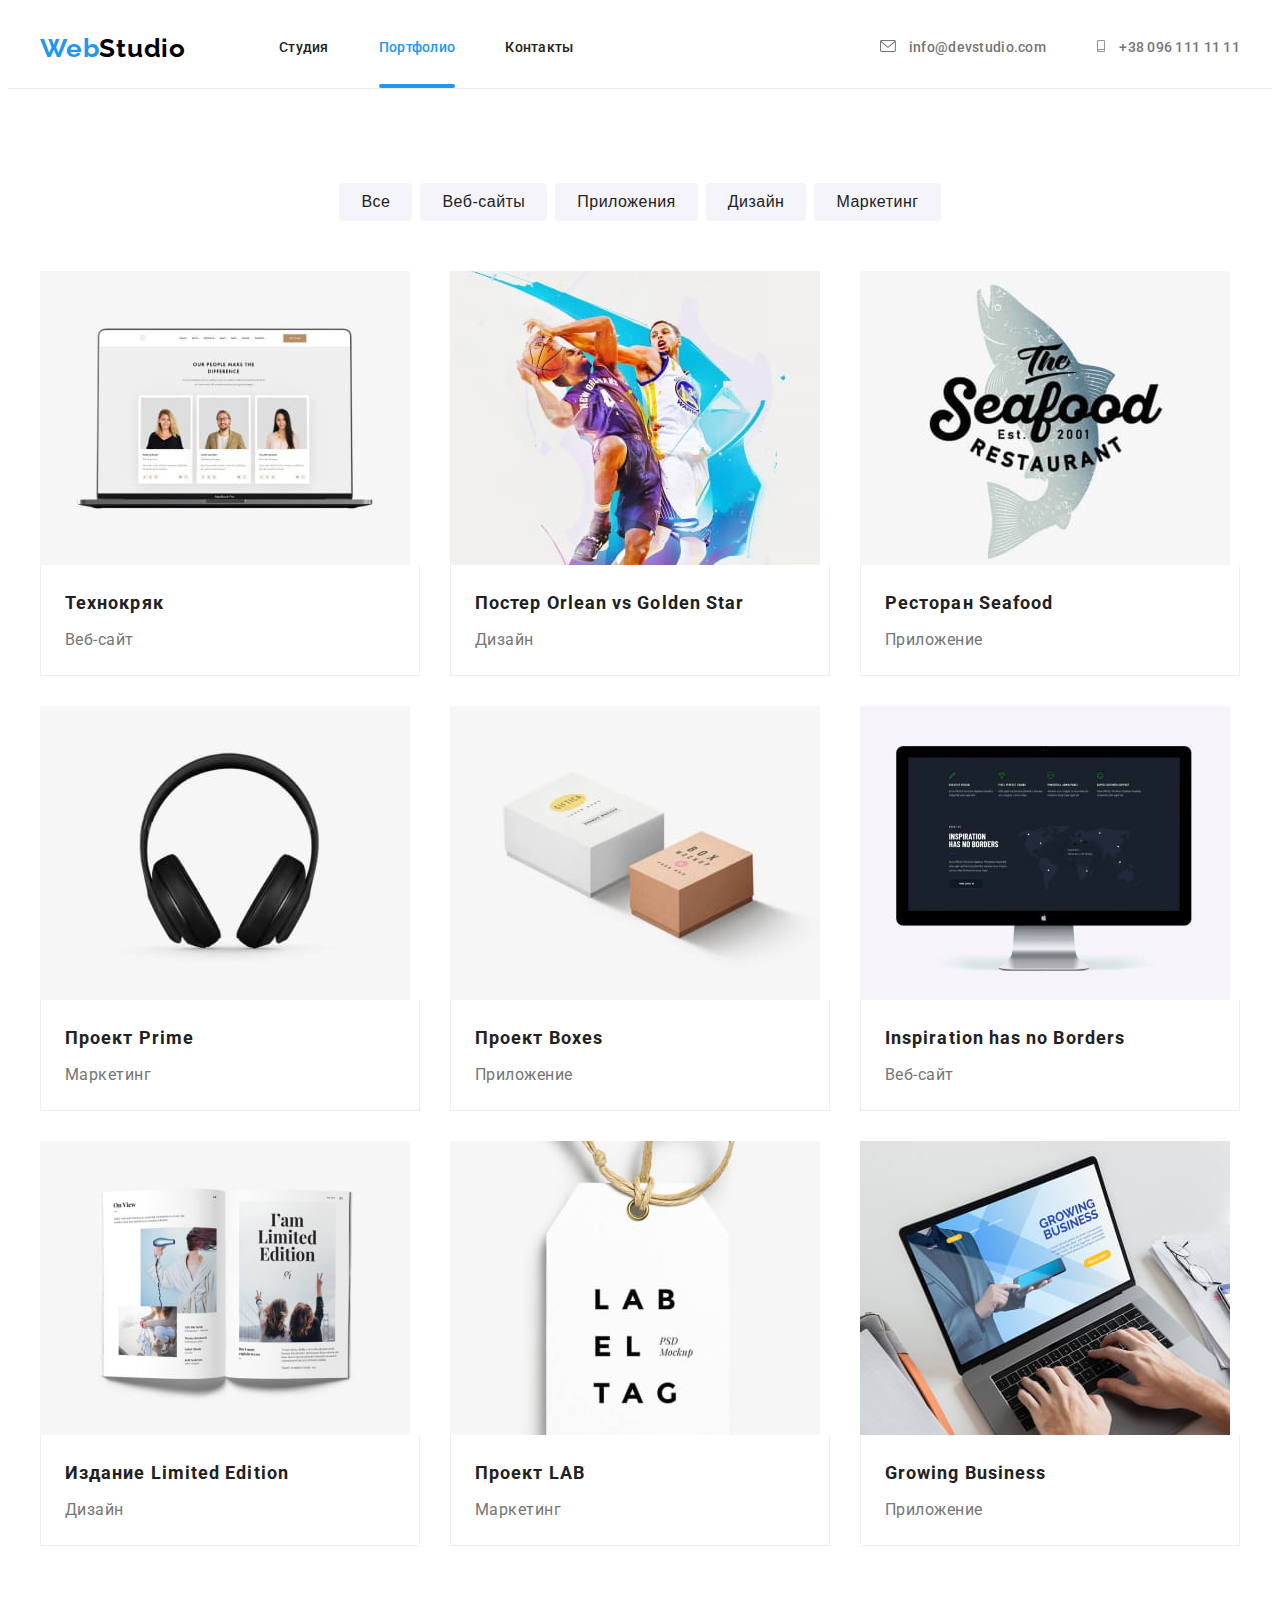
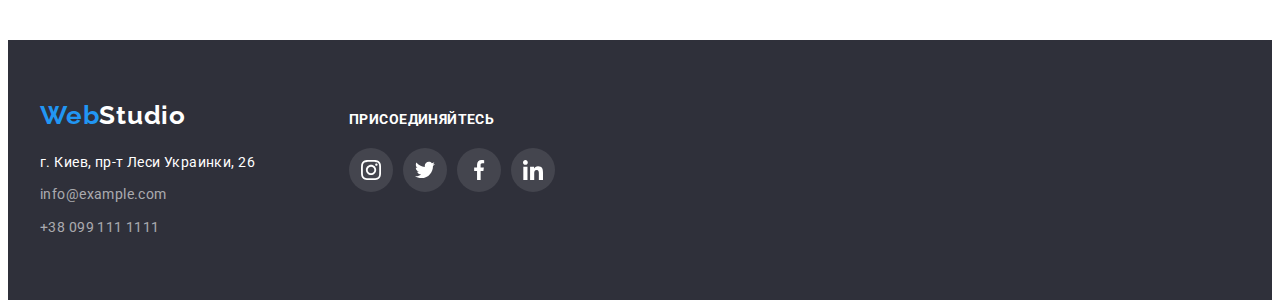
==== portfolio.html @ bb85dee8 "hw-05-files" ====
<!DOCTYPE html>
<html lang="ru">

<head>
    <meta charset="UTF-8">
    <meta http-equiv="X-UA-Compatible" content="IE=edge">
    <meta name="viewport" content="width=device-width, initial-scale=1.0">
    <title>Document</title>
    <link rel="preconnect" href="https://fonts.googleapis.com">
    <link rel="preconnect" href="https://fonts.gstatic.com" crossorigin>
    <link href="https://fonts.googleapis.com/css2?family=Raleway:wght@700&family=Roboto:wght@400;500;700&display=swap"
        rel="stylesheet">
    <link rel="stylesheet" href="https://cdnjs.cloudflare.com/ajax/libs/modern-normalize/1.1.0/modern-normalize.min.css"
        integrity="sha512-wpPYUAdjBVSE4KJnH1VR1HeZfpl1ub8YT/NKx4PuQ5NmX2tKuGu6U/JRp5y+Y8XG2tV+wKQpNHVUX03MfMFn9Q=="
        crossorigin="anonymous" referrerpolicy="no-referrer" />
    <link rel="stylesheet" href="./css/styles.css">
</head>

<body>

    <header class="header">
        <div class="container header-flex">
            <nav class="navigation">
                <a class="link logo logo-header" href="" lang="en"><span class="web">Web</span>Studio</a>
                <ul class="list list-nav">
                    <li class="list-nav-item"><a class="link nav-link transitions" href="./index.html">Студия</a></li>
                    <li class="list-nav-item"><a class="link nav-link transitions active" href="./portfolio.html">Портфолио</a></li>
                    <li class="list-nav-item"><a class="link nav-link transitions" href="">Контакты</a></li>
                </ul>
            </nav>
            <ul class="list list-contacts">
                <li class="list-contacts-item">
    
                    <a class="link contacts-link transitions" href="mailto:info@devstudio.com">
                        <svg class="contacts-icon" width="16" height="12">
                            <use href="./images/sprite.svg#icon-envelope-1"></use>
                        </svg>
                        info@devstudio.com</a>
                </li>
                <li class="list-contacts-item">
    
                    <a class="link contacts-link transitions" href="tel:+380961111111">
                        <svg class="contacts-icon" width="10" height="12">
                            <use href="./images/sprite.svg#icon-smartphone-1"></use>
                        </svg>
                        +38 096 111 11 11</a>
                </li>
            </ul>
        </div>
    </header>

    <main>
        <section class="section">
            <div class="container">
                <h2 style="display:none">Портфолио вебстудии</h2>
                <ul class="list portfolio-filter">
                    <li class="filter-item"><button class="portfolio-button transitions" type="button">Все</button></li>
                    <li class="filter-item"><button class="portfolio-button transitions" type="button">Веб-сайты</button></li>
                    <li class="filter-item"><button class="portfolio-button transitions" type="button">Приложения</button></li>
                    <li class="filter-item"><button class="portfolio-button transitions" type="button">Дизайн</button></li>
                    <li class="filter-item"><button class="portfolio-button transitions" type="button">Маркетинг</button></li>
                </ul>       
                
                <ul class="list portfolio-works">
                    <li class="works-item">
                        <a class="works-link link transitions" href="">
                            <div class="card-thumb">
                                <img src="./images/secondpageportfolio/img1opt.jpg"
                                    alt="Ноутбук, на его экране три визитки с фото: две девушки и один парень">
                                <div class="works-overlay">Технокряк это современная площадка распространения коронавируса.
                                     Компании используют эту платформу для цифрового
                                     шпионажа и атак на защищённые сервера конкурентов.
                                </div>    
                            </div>
                            <div class="card-text">
                                <h3 class="works-title">Технокряк</h3>
                                <p class="works-text">Веб-сайт</p>
                            </div>
                        </a>
                    </li>

                    <li class="works-item">
                        <a class="works-link link transitions" href="">
                            <div class="card-thumb">
                                <img src="./images/secondpageportfolio/img2opt.jpg" 
                                alt="Два баскетболиста сражаются за мяч">
                                <div class="works-overlay">Технокряк это современная площадка распространения коронавируса.
                                    Компании используют эту платформу для цифрового
                                    шпионажа и атак на защищённые сервера конкурентов.
                                </div>
                            </div>
                            <div class="card-text">
                                <h3 class="works-title">Постер <span lang="en">Orlean vs Golden Star</span></h3>
                                <p class="works-text">Дизайн</p>
                            </div>
                        </a>
                        
                    </li>

                    <li class="works-item">
                        <a class="works-link link transitions" href="">
                            <div class="card-thumb">
                                <img src="./images/secondpageportfolio/img3opt.jpg" 
                                alt="Логотип ресторана в виде рыбы с названием ресторана">
                                <div class="works-overlay">Технокряк это современная площадка распространения коронавируса.
                                    Компании используют эту платформу для цифрового
                                    шпионажа и атак на защищённые сервера конкурентов.
                                </div>
                            </div>
                            <div class="card-text">
                                <h3 class="works-title">Ресторан <span lang="en">Seafood</span></h3>
                                <p class="works-text">Приложение</p>
                            </div>
                        </a>
                        
                    </li>

                    <li class="works-item">
                        <a class="works-link link transitions" href="">
                            <div class="card-thumb">
                                <img src="./images/secondpageportfolio/img4opt.jpg" 
                                alt="Черные полноразмерные наушники">
                                <div class="works-overlay">Технокряк это современная площадка распространения коронавируса.
                                    Компании используют эту платформу для цифрового
                                    шпионажа и атак на защищённые сервера конкурентов.
                                </div>
                            </div>
                            <div class="card-text">
                                <h3 class="works-title">Проект <span lang="en">Prime</span></h3>
                                <p class="works-text">Маркетинг</p>
                            </div>
                        </a>
                        
                    </li>

                    <li class="works-item">
                        <a class="works-link link transitions" href="">
                            <div class="card-thumb">
                                <img src="./images/secondpageportfolio/img5opt.jpg" 
                                alt="Две коробки розового и белого цвета">
                                <div class="works-overlay">Технокряк это современная площадка распространения коронавируса.
                                    Компании используют эту платформу для цифрового
                                    шпионажа и атак на защищённые сервера конкурентов.
                                </div>
                            </div>
                            <div class="card-text">
                                <h3 class="works-title">Проект <span lang="en">Boxes</span></h3>
                                <p class="works-text">Приложение</p>
                            </div>
                        </a>
                        
                    </li>

                    <li class="works-item">
                        <a class="works-link link transitions" href="">
                            <div class="card-thumb">
                                <img src="./images/secondpageportfolio/img6opt.jpg" 
                                alt="Экран компьютера, на котором несколко статей и карта мира">
                                <div class="works-overlay">Технокряк это современная площадка распространения коронавируса.
                                    Компании используют эту платформу для цифрового
                                    шпионажа и атак на защищённые сервера конкурентов.
                                </div>
                            </div>
                            <div class="card-text">
                                <h3 class="works-title" lang="en">Inspiration has no Borders</h3>
                                <p class="works-text">Веб-сайт</p>
                            </div>
                        </a>
                        
                    </li>

                    <li class="works-item">
                        <a class="works-link link transitions" href="">
                            <div class="card-thumb">
                                <img src="./images/secondpageportfolio/img7opt.jpg" 
                                alt="Разворот журнала со статьей и фото">
                                <div class="works-overlay">Технокряк это современная площадка распространения коронавируса.
                                    Компании используют эту платформу для цифрового
                                    шпионажа и атак на защищённые сервера конкурентов.
                                </div>
                            </div>
                            <div class="card-text">
                                <h3 class="works-title">Издание <span lang="en">Limited Edition</span></h3>
                                <p class="works-text">Дизайн</p>
                            </div>
                        </a>
                        
                    </li>

                    <li class="works-item">
                        <a class="works-link link transitions" href="">
                            <div class="card-thumb">
                                <img src="./images/secondpageportfolio/img8opt.jpg" 
                                alt="Белая этикетка на веревке с названием проекта">
                                <div class="works-overlay">Технокряк это современная площадка распространения коронавируса.
                                    Компании используют эту платформу для цифрового
                                    шпионажа и атак на защищённые сервера конкурентов.
                                </div>
                            </div>
                            <div class="card-text">
                                <h3 class="works-title">Проект <span lang="en">LAB</span></h3>
                                <p class="works-text">Маркетинг</p>
                            </div>
                        </a>
                        
                    </li>

                    <li class="works-item">
                        <a class="works-link link transitions" href="">
                            <div class="card-thumb">
                                <img src="./images/secondpageportfolio/img9opt.jpg"
                                    alt="Руки человека, работающего на ноутбуке, на экране которого название приложения">
                                    <div class="works-overlay">Технокряк это современная площадка распространения коронавируса.
                                        Компании используют эту платформу для цифрового
                                        шпионажа и атак на защищённые сервера конкурентов.
                                    </div>
                            </div>
                            <div class="card-text">
                                <h3 class="works-title" lang="en">Growing Business</h3>
                                <p class="works-text">Приложение</p>
                            </div>
                        </a>
                        
                    </li>
                </ul>
            </div>
        </section>

    </main>

    <footer class="footer">
        <h2 style="display:none">Контакты<span lang="en">Webstudio</span></h2>
        <div class="container footer-flexcont">
            <div class="address">
                <a class="link logo logo-footer" href="" lang="en"><span class="web">Web</span>Studio</a>
                <address class="footer-contacts">
                    <ul class="list list-footer">
                        <li class="list-footer-item"><a class="link footer-address-link"
                                href="https://goo.gl/maps/6n3pDnKZSii65f8L8" target="_blank" rel="noreferrer noopener">
                                г. Киев, пр-т Леси Украинки, 26</a>
                        </li>
                        <li class="list-footer-item"><a class="link footer-contacts-link"
                                href="mailto:info@example.com">info@example.com</a>
                        </li>
                        <li class="list-footer-item"><a class="link footer-contacts-link" href="tel:+380991111111">+38 099
                                111 1111</a>
                        </li>
                    </ul>
                </address>
            </div>
    
            <div class="webstudio-social">
                <h3 class="webstudio-social-title">Присоединяйтесь</h3>
                <ul class="webstudio-social-list list">
                    <li class="webstudio-social-item">
                        <a class="webstudio-social-link link transitions" href="">
                            <svg class="webstudio-social-icon" width="20" height="20">
                                <use href="./images/sprite.svg#icon-instagram-2-1"></use>
                            </svg>
                        </a>
                    </li>
                    <li class="webstudio-social-item">
                        <a class="webstudio-social-link link transitions" href="">
                            <svg class="webstudio-social-icon" width="20" height="20">
                                <use href="./images/sprite.svg#icon-twitter-1-1"></use>
                            </svg>
                        </a>
                    </li>
                    <li class="webstudio-social-item">
                        <a class="webstudio-social-link link transitions" href="">
                            <svg class="webstudio-social-icon" width="20" height="20">
                                <use href="./images/sprite.svg#icon-facebook-1-1"></use>
                            </svg>
                        </a>
                    </li>
                    <li class="webstudio-social-item">
                        <a class="webstudio-social-link link transitions" href="">
                            <svg class="webstudio-social-icon" width="20" height="20">
                                <use href="./images/sprite.svg#icon-linkedin-1-1"></use>
                            </svg>
                        </a>
                    </li>
                </ul>
            </div>
        </div>
    </footer>
    

    <script src="./js/modal.js"></script>
    </body>
    
    </html>
---- css/styles.css ----
:root {
  --logo-web-color: #2196f3;
  --logo-studio-header-color: #000000;
  --logo-studio-footer-color: #ffffff;
  --main-title-color: #212121;
  --main-text-color: #757575;
  --accent-color: #2196f3;
  --darkbg-text-color: #ffffff;
  --first-bg-color: #2f303a;
  --second-bg-color: #f5f4fa;
  --icon-color: #afb1b8;
}

body {
  font-family: 'Roboto', sans-serif;
}

p,
h1,
h2,
h3,
h4,
h5,
h6 {
  margin-top: 0;
  margin-bottom: 0;
}

ul {
  margin-top: 0;
  margin-bottom: 0;
  padding-left: 0;
}

img {
  display: block;
  max-width: 100%;
  height: auto;
}

.link {
  text-decoration: none;
}

.list {
  list-style: none;
}

.section {
  padding-top: 94px;
  padding-bottom: 94px;
}

.container {
  width: 1200px;
  padding-left: 15px;
  padding-right: 15px;
  margin: 0 auto;
}

/*-----------header------------*/

.header {
  border-bottom: 1px solid #ececec;
}

.header-flex {
  display: flex;
  align-items: center;
}

.navigation {
  display: flex;
  align-items: center;
}

.list-nav {
  display: flex;
}

.list-contacts {
  display: flex;
  margin-left: auto;
}

.list-nav-item:not(:last-child) {
  margin-right: 50px;
}

.contacts-icon {
  margin-right: 10px;
  fill: currentColor;
}

.list-contacts-item:not(:last-child) {
  margin-right: 50px;
}

.logo {
  display: block;
  margin-right: 93px;
  font-family: Raleway, sans-serif;
  font-weight: 700;
  font-size: 26px;
  line-height: 1.19;
  letter-spacing: 0.03em;
}

.logo-header {
  color: var(--logo-studio-header-color);
}

.web {
  color: var(--logo-web-color);
}

.nav-link,
.contacts-link {
  display: block;
  padding-top: 32px;
  padding-bottom: 32px;
  font-weight: 500;
  font-size: 14px;
  line-height: 1.14;
  letter-spacing: 0.02em;
  color: var(--main-title-color);
}

.contacts-link {
  color: var(--main-text-color);
}

.nav-link:hover,
.nav-link:focus {
  color: var(--accent-color);
}

.contacts-link:hover,
.contacts-link:focus {
  color: var(--accent-color);
}

a.active {
  position: relative;
  color: var(--accent-color);
}

a.active::after {
  content: '';
  display: block;
  position: absolute;
  left: 0;
  bottom: 0;
  width: 100%;
  height: 4px;
  background-color: var(--accent-color);
  border-radius: 2px;
}

.transitions {
  transition-property: background-color, color, box-shadow, fill, border-color;
  transition-duration: 250ms;
  transition-timing-function: cubic-bezier(0.4, 0, 0.2, 1);
}

/*------------main---section-hero-------------*/

.hero {
  padding-top: 200px;
  padding-bottom: 200px;
  text-align: center;
  background-image: linear-gradient(rgba(47, 48, 58, 0.4), rgba(47, 48, 58, 0.4)),
    url(../images/hero/hero-img-opt.jpg);
}

.hero,
.footer {
  background-color: var(--first-bg-color);
}

.hero-title {
  font-weight: 900;
  font-size: 44px;
  line-height: 1.36;
  letter-spacing: 0.06em;
  text-transform: uppercase;
  color: var(--darkbg-text-color);
}

.order-service {
  margin-top: 30px;
  padding: 10px 32px;
  border: 0px;
  border-radius: 4px;
  font-weight: 700;
  font-size: 16px;
  line-height: 1.87;
  letter-spacing: 0.06em;
  background: var(--accent-color);
  color: #ffffff;
}

/*-----------main---section-features-------------*/

.list-features {
  display: flex;
  margin-right: -30px;
}

.list-features-item {
  flex-basis: calc(100% / 4 - 30px);
}

.list-features-item {
  margin-right: 30px;
}

.features-icon {
  padding: 25px 100px;
  background-color: var(--second-bg-color);
  border-radius: 4px;
}

.list-features-title {
  margin-top: 30px;
  font-weight: 700;
  font-size: 14px;
  line-height: 1.14;
  letter-spacing: 0.03em;
  text-transform: uppercase;
  color: var(--main-title-color);
}

.list-features-text {
  margin-top: 10px;
  font-weight: 400;
  font-size: 14px;
  line-height: 1.71;
  letter-spacing: 0.03em;
  color: var(--main-text-color);
}

/*-----------main---sections---activities & ourteam------------*/

.activities {
  padding-bottom: 94px;
}

.list-activities {
  display: flex;
  margin-right: -30px;
}

.list-activities-item {
  position: relative;
  flex-basis: calc(100% / 3 - 30px);
  margin-right: 30px;
}

.activities-label {
  position: absolute;
  width: 100%;
  left: 0;
  bottom: 0;
  padding-top: 27px;
  padding-bottom: 27px;
  font-weight: 700;
  font-size: 14px;
  line-height: 1.14;
  text-align: center;
  letter-spacing: 0.03em;
  text-transform: uppercase;
  color: var(--darkbg-text-color);
  background-color: rgba(47, 48, 58, 0.8);
}

.activities-title,
.ourteam-title,
.clients-title {
  margin-bottom: 50px;
  text-align: center;
  font-weight: 700;
  font-size: 36px;
  line-height: 1.16;
  letter-spacing: 0.03em;
  color: var(--main-title-color);
}

.ourteam {
  background-color: var(--second-bg-color);
}

.list-ourteam {
  display: flex;
  margin-right: -30px;
}

.list-ourteam-item {
  flex-basis: calc(100% / 4 - 30px);
  margin-right: 30px;
  padding-bottom: 30px;
  background-color: #ffffff;
  text-align: center;
  box-shadow: 0px 1px 3px rgba(0, 0, 0, 0.12), 0px 1px 1px rgba(0, 0, 0, 0.14),
    0px 2px 1px rgba(0, 0, 0, 0.2);
  border-radius: 0px 0px 4px 4px;
}

.ourteam-name {
  margin-top: 30px;
  font-weight: 500;
  font-size: 16px;
  line-height: 1.18;
  letter-spacing: 0.03em;
  color: var(--main-title-color);
}

.ourteam-profession {
  margin-top: 10px;
  font-weight: 400;
  font-size: 16px;
  line-height: 1.18;
  letter-spacing: 0.03em;
  color: var(--main-text-color);
}
.ourteam-social-list {
  display: flex;
  align-items: center;
  margin-top: 16px;
  padding-left: 32px;
  padding-right: 32px;
}

.ourteam-social-link {
  display: block;
  padding: 12px;
  border-radius: 50%;
}

.ourteam-social-item:not(:last-child) {
  margin-right: 10px;
}

.ourteam-social-icon {
  display: block;
  fill: var(--icon-color);
}

.ourteam-social-link:hover,
.ourteam-social-link:focus,
.ourteam-social-link:hover use,
.ourteam-social-link:focus use {
  background-color: var(--accent-color);
  fill: var(--darkbg-text-color);
}

/* -------------main--------section-clients------------- */

.clients-list {
  display: flex;
  flex-wrap: wrap;
  margin-right: -30px;
}
.clients-list-item {
  margin-right: 30px;
}
.clients-link {
  display: block;
  padding: 14px 30px;
  border: 1px solid var(--icon-color);
  border-radius: 4px;
}

.clients-icon {
  display: block;
  fill: var(--icon-color);
}

.clients-link:hover,
.clients-link:focus,
.clients-link:hover use,
.clients-link:focus use {
  border-color: var(--accent-color);
  fill: var(--accent-color);
}

/*-------portfolio-page-------- */

.portfolio-filter {
  display: flex;
  justify-content: center;
}

.filter-item:not(:last-child) {
  margin-right: 8px;
}

.portfolio-button {
  padding: 6px 22px;
  font-weight: 500;
  font-size: 16px;
  line-height: 1.62;
  letter-spacing: 0.03em;
  color: var(--main-title-color);
  background-color: var(--second-bg-color);
  border: 0px;
  border-radius: 4px;
}

.portfolio-button:hover,
.portfolio-button:focus {
  background-color: var(--accent-color);
  color: var(--darkbg-text-color);
  box-shadow: 0px 3px 1px rgba(0, 0, 0, 0.1), 0px 1px 2px rgba(0, 0, 0, 0.08),
    0px 2px 2px rgba(0, 0, 0, 0.12);
}

.portfolio-works {
  display: flex;
  flex-wrap: wrap;
  margin-top: 50px;
  margin-right: -30px;
  margin-bottom: -30px;
}

.works-item {
  flex-basis: calc(100% / 3 - 30px);
  margin-right: 30px;
  margin-bottom: 30px;
}

.works-link {
  display: block;
}

.works-link:hover,
.works-link:focus {
  box-shadow: 0px 1px 1px rgba(0, 0, 0, 0.12), 0px 4px 4px rgba(0, 0, 0, 0.06),
    1px 4px 6px rgba(0, 0, 0, 0.16);
}

.works-link:hover .works-overlay,
.works-link:focus .works-overlay {
  top: 0;
}

.card-thumb {
  position: relative;
  overflow: hidden;
}

.works-overlay {
  position: absolute;
  width: 100%;
  height: 100%;
  left: 0;
  top: 100%;
  overflow: auto;
  padding: 63px 24px;
  font-weight: 400;
  font-size: 18px;
  line-height: 1.56;
  color: var(--darkbg-text-color);
  background-color: rgba(33, 150, 243, 0.9);
  transition: top 250ms cubic-bezier(0.4, 0, 0.2, 1);
}

.card-text {
  padding: 20px 24px;
  border-left: 1px solid #eeeeee;
  border-right: 1px solid #eeeeee;
  border-bottom: 1px solid #eeeeee;
}

.works-title {
  font-weight: 700;
  font-size: 18px;
  line-height: 2;
  letter-spacing: 0.06em;
  color: var(--main-title-color);
}

.works-text {
  margin-top: 4px;
  font-weight: 400;
  font-size: 16px;
  line-height: 1.87;
  letter-spacing: 0.03em;
  color: var(--main-text-color);
}

/*------------footer-styles--------*/

.footer-flexcont {
  display: flex;
}

.address {
  margin-right: 70px;
  padding-top: 60px;
  padding-bottom: 60px;
}

.logo-footer {
  color: var(--logo-studio-footer-color);
}

.footer-contacts {
  margin-top: 20px;
  font-style: normal;
  font-weight: 400;
  font-size: 14px;
  line-height: 1.71;
  letter-spacing: 0.03em;
}

.list-footer-item:not(:first-child) {
  margin-top: 9px;
}

.footer-address-link {
  color: var(--darkbg-text-color);
}
.footer-contacts-link {
  color: rgba(255, 255, 255, 0.6);
}

.webstudio-social {
  padding-top: 72px;
}

.webstudio-social-title {
  font-weight: 700;
  font-size: 14px;
  line-height: 1.14;
  letter-spacing: 0.03em;
  text-transform: uppercase;
  color: var(--darkbg-text-color);
}

.webstudio-social-list {
  display: flex;
  margin-top: 20px;
}

.webstudio-social-item:not(:last-child) {
  margin-right: 10px;
}

.webstudio-social-link {
  display: block;
  padding: 12px;
  fill: var(--darkbg-text-color);
  background: rgba(255, 255, 255, 0.1);
  border-radius: 50%;
}

.webstudio-social-icon {
  display: block;
}

.webstudio-social-link:hover,
.webstudio-social-link:focus {
  background-color: var(--accent-color);
}

/*-------------backdrop---and---modal-window---------*/

.backdrop {
  position: fixed;
  top: 0;
  left: 0;
  width: 100vw;
  height: 100vh;
  background-color: rgba(0, 0, 0, 0.2);
}

.modal-window {
  position: absolute;
  top: 50%;
  left: 50%;
  width: 528px;
  min-height: 581px;
  transform: translate(-50%, -50%);
  background-color: #ffffff;
  box-shadow: 0px 1px 3px rgba(0, 0, 0, 0.12), 0px 1px 1px rgba(0, 0, 0, 0.14),
    0px 2px 1px rgba(0, 0, 0, 0.2);
  border-radius: 4px;
}

.modal-button {
  display: block;
  position: absolute;
  top: 8px;
  right: 8px;
  padding: 6px;
  background: #ffffff;
  border: 1px solid rgba(0, 0, 0, 0.1);
  border-radius: 50%;
}

.modal-icon {
  display: block;
}
.is-hidden {
  opacity: 0;
  pointer-events: none;
  visibility: hidden;
}
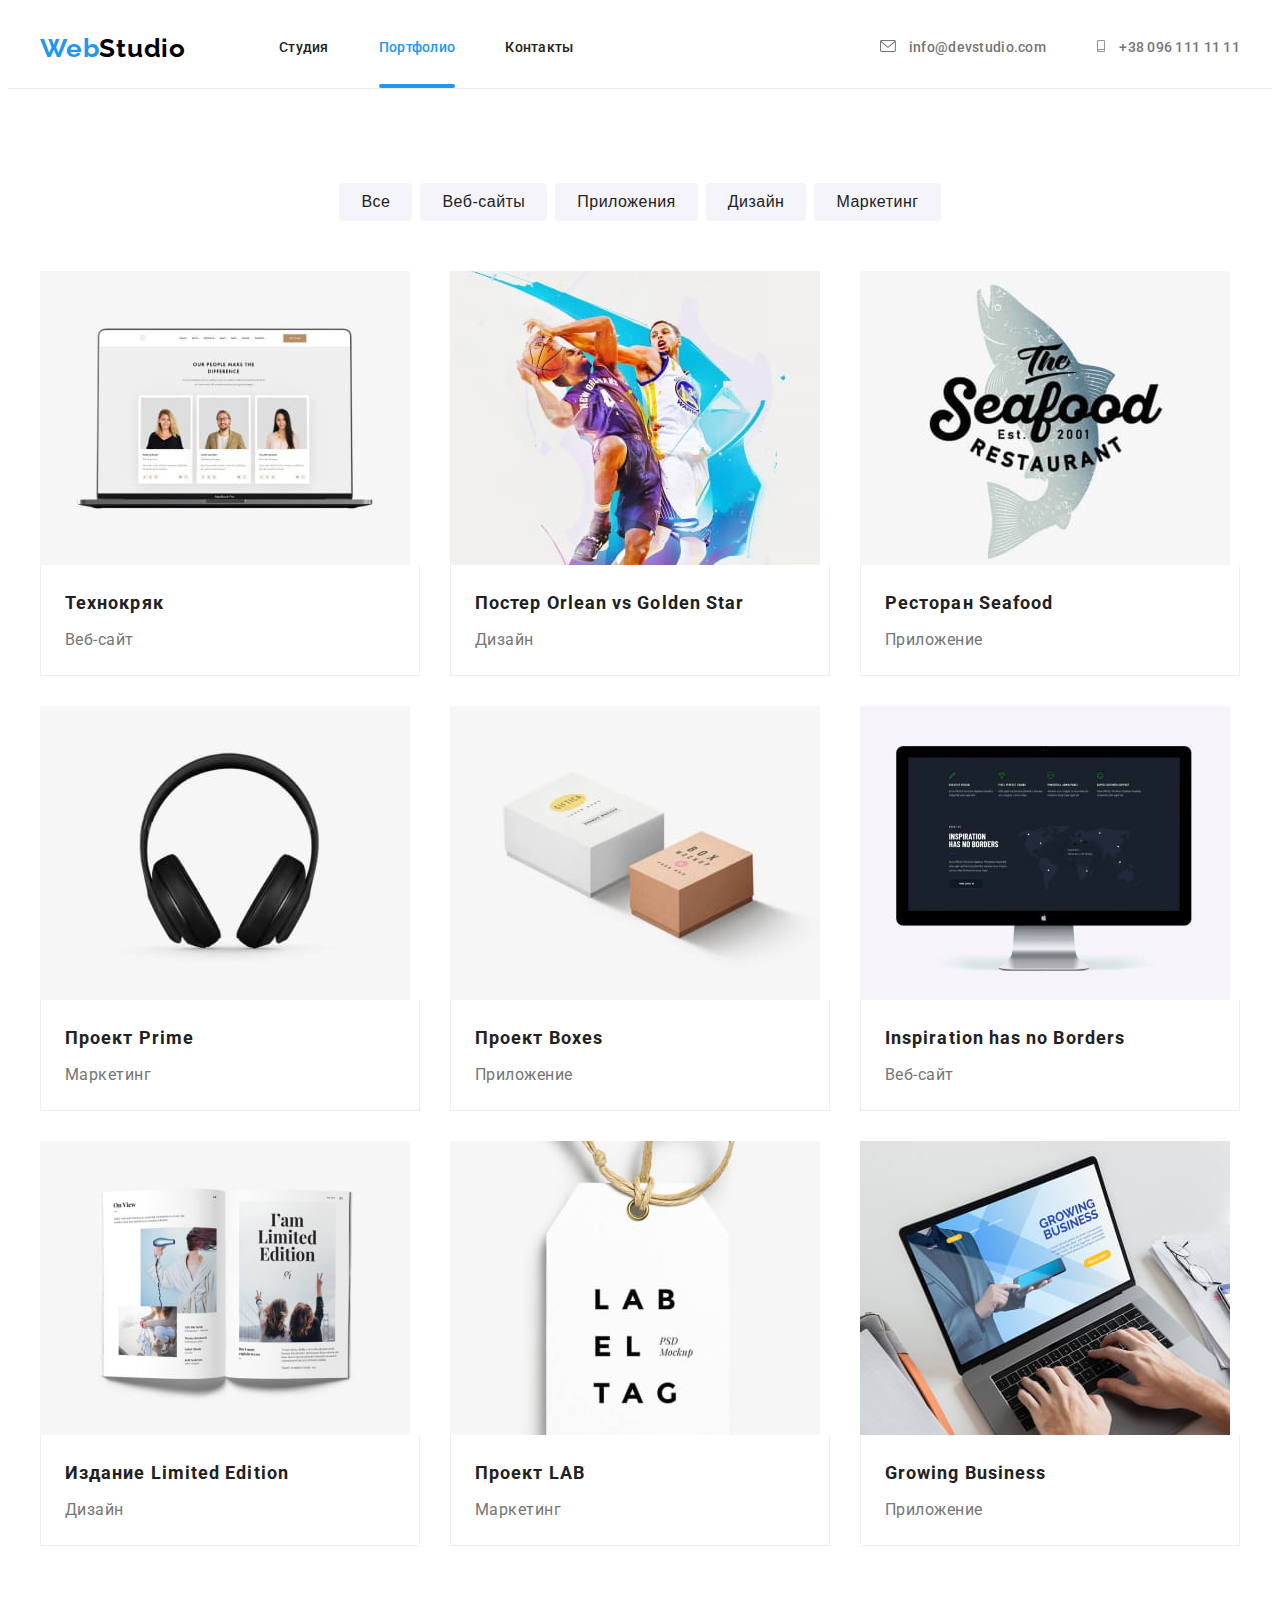
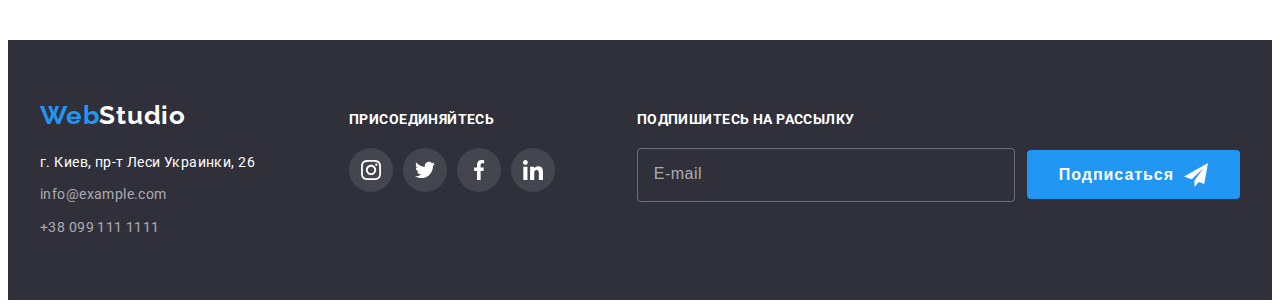
==== commit 14a64a58: "footer-form" ====
--- a/portfolio.html
+++ b/portfolio.html
@@ -229,7 +229,7 @@
     </main>
 
     <footer class="footer">
-        <h2 style="display:none">Контакты<span lang="en">Webstudio</span></h2>
+        <h2 style="display: none">Контакты<span lang="en">Webstudio</span></h2>
         <div class="container footer-flexcont">
             <div class="address">
                 <a class="link logo logo-footer" href="" lang="en"><span class="web">Web</span>Studio</a>
@@ -282,6 +282,23 @@
                     </li>
                 </ul>
             </div>
+    
+            <div class="subscribe">
+                <form class="footer-form" action="#">
+                    <b class="footer-form-title">Подпишитесь на рассылку</b>
+                    <div class="subscribe-field">
+                        <input class="footer-form-input" type="email" name="subscribe-email" placeholder="E-mail">
+                        <button class="footer-form-btn order-service transitions" type="submit"><span>Подписаться</span>
+                            <svg class="footer-form-icon" width="24" height="24">
+                                <use href="./images/sprite.svg#icon-icon-send-1"></use>
+                            </svg>
+                        </button>
+                    </div>
+    
+                </form>
+    
+            </div>
+    
         </div>
     </footer>
     
--- a/css/styles.css
+++ b/css/styles.css
@@ -9,6 +9,7 @@
   --first-bg-color: #2f303a;
   --second-bg-color: #f5f4fa;
   --icon-color: #afb1b8;
+  --main-btn-hover-bg-color: #188ce8;
 }
 
 body {
@@ -56,6 +57,17 @@
   padding-left: 15px;
   padding-right: 15px;
   margin: 0 auto;
+}
+
+.visually-hidden {
+  position: absolute;
+  width: 1px;
+  height: 1px;
+  margin: -1px;
+  padding: 0;
+  overflow: hidden;
+  border: 0;
+  clip: rect(0 0 0 0);
 }
 
 /*-----------header------------*/
@@ -198,6 +210,11 @@
   letter-spacing: 0.06em;
   background: var(--accent-color);
   color: #ffffff;
+}
+.order-service:hover,
+.order-service:focus {
+  background-color: var(--main-btn-hover-bg-color);
+  box-shadow: 0px 4px 4px rgba(0, 0, 0, 0.15);
 }
 
 /*-----------main---section-features-------------*/
@@ -525,11 +542,13 @@
   color: rgba(255, 255, 255, 0.6);
 }
 
-.webstudio-social {
+.webstudio-social,
+.subscribe {
   padding-top: 72px;
 }
 
-.webstudio-social-title {
+.webstudio-social-title,
+.footer-form-title {
   font-weight: 700;
   font-size: 14px;
   line-height: 1.14;
@@ -562,6 +581,50 @@
 .webstudio-social-link:hover,
 .webstudio-social-link:focus {
   background-color: var(--accent-color);
+}
+
+.subscribe {
+  margin-left: auto;
+}
+
+.footer-form-title {
+  display: block;
+  margin-bottom: 20px;
+}
+
+.subscribe-field {
+  display: flex;
+  align-items: center;
+}
+
+.footer-form-input {
+  margin-right: 12px;
+  padding-left: 16px;
+  width: 358px;
+  height: 50px;
+  color: #ffffff;
+  background-color: transparent;
+  border: 1px solid rgba(255, 255, 255, 0.3);
+  border-radius: 4px;
+  outline: none;
+}
+
+.footer-form-input::placeholder {
+  font-weight: 400;
+  font-size: 16px;
+  line-height: 1.25;
+  letter-spacing: 0.03em;
+  color: rgba(255, 255, 255, 0.6);
+}
+
+.footer-form-btn {
+  margin-top: 0px;
+  display: flex;
+  align-items: center;
+}
+
+.footer-form-icon {
+  margin-left: 10px;
 }
 
 /*-------------backdrop---and---modal-window---------*/
@@ -581,6 +644,7 @@
   left: 50%;
   width: 528px;
   min-height: 581px;
+  padding: 40px;
   transform: translate(-50%, -50%);
   background-color: #ffffff;
   box-shadow: 0px 1px 3px rgba(0, 0, 0, 0.12), 0px 1px 1px rgba(0, 0, 0, 0.14),
@@ -588,7 +652,7 @@
   border-radius: 4px;
 }
 
-.modal-button {
+.modal-close-button {
   display: block;
   position: absolute;
   top: 8px;
@@ -599,9 +663,137 @@
   border-radius: 50%;
 }
 
-.modal-icon {
-  display: block;
-}
+.modal-close-icon {
+  display: block;
+}
+
+.modal-close-button:hover use,
+.modal-close-button:focus use {
+  fill: var(--accent-color);
+}
+
+.form-title {
+  display: block;
+  margin-bottom: 12px;
+  font-size: 20px;
+  line-height: 1.15;
+  text-align: center;
+  letter-spacing: 0.03em;
+  color: var(--main-title-color);
+}
+
+.modal-input-label {
+  display: block;
+  margin-bottom: 10px;
+}
+
+.modal-label {
+  font-weight: 400;
+  font-size: 12px;
+  line-height: 1.16;
+  letter-spacing: 0.01em;
+  color: var(--main-text-color);
+}
+
+.modal-input-field {
+  position: relative;
+  margin-top: 4px;
+}
+
+.modal-input {
+  display: block;
+  width: 100%;
+  padding: 12px 42px;
+  border: 1px solid rgba(33, 33, 33, 0.2);
+  border-radius: 4px;
+}
+.modal-input-icon {
+  display: block;
+  position: absolute;
+  top: 50%;
+  left: 20px;
+  transform: translate(-50%, -50%);
+}
+
+.modal-input:focus,
+.modal-message-field:focus {
+  border-color: var(--accent-color);
+  outline: none;
+}
+
+.modal-input:focus + .modal-input-icon {
+  fill: var(--accent-color);
+}
+
+.modal-message-label {
+  display: block;
+  margin-bottom: 20px;
+}
+
+.modal-message-field {
+  display: block;
+  resize: none;
+  margin-top: 4px;
+  padding: 12px 16px;
+  width: 100%;
+  height: 120px;
+  border: 1px solid rgba(33, 33, 33, 0.2);
+  border-radius: 4px;
+}
+
+.modal-message-field::placeholder {
+  font-family: Roboto;
+  font-weight: 400;
+  font-size: 12px;
+  line-height: 1.16;
+  letter-spacing: 0.01em;
+  color: rgba(117, 117, 117, 0.5);
+}
+
+.modal-checkbox {
+  display: block;
+  margin-bottom: 30px;
+}
+
+.policy-checkbox:focus + .checkbox-wraper .modal-checkbox-icon {
+  background-color: var(--accent-color);
+  border: none;
+}
+
+.checkbox-wraper {
+  display: flex;
+  align-items: center;
+}
+
+.modal-checkbox-icon {
+  margin-right: 8px;
+  width: 16px;
+  height: 15px;
+  border: 2px solid #212121;
+  border-radius: 2px;
+}
+
+.checkbox-text-decor {
+  font-weight: 400;
+  font-size: 14px;
+  line-height: 1.71;
+  letter-spacing: 0.03em;
+}
+
+.checkbox-text {
+  color: #757575;
+}
+
+.policy-link {
+  color: var(--accent-color);
+}
+
+.modal-form-btn {
+  display: block;
+  margin: 0 auto;
+  padding: 10px 55px;
+}
+
 .is-hidden {
   opacity: 0;
   pointer-events: none;
